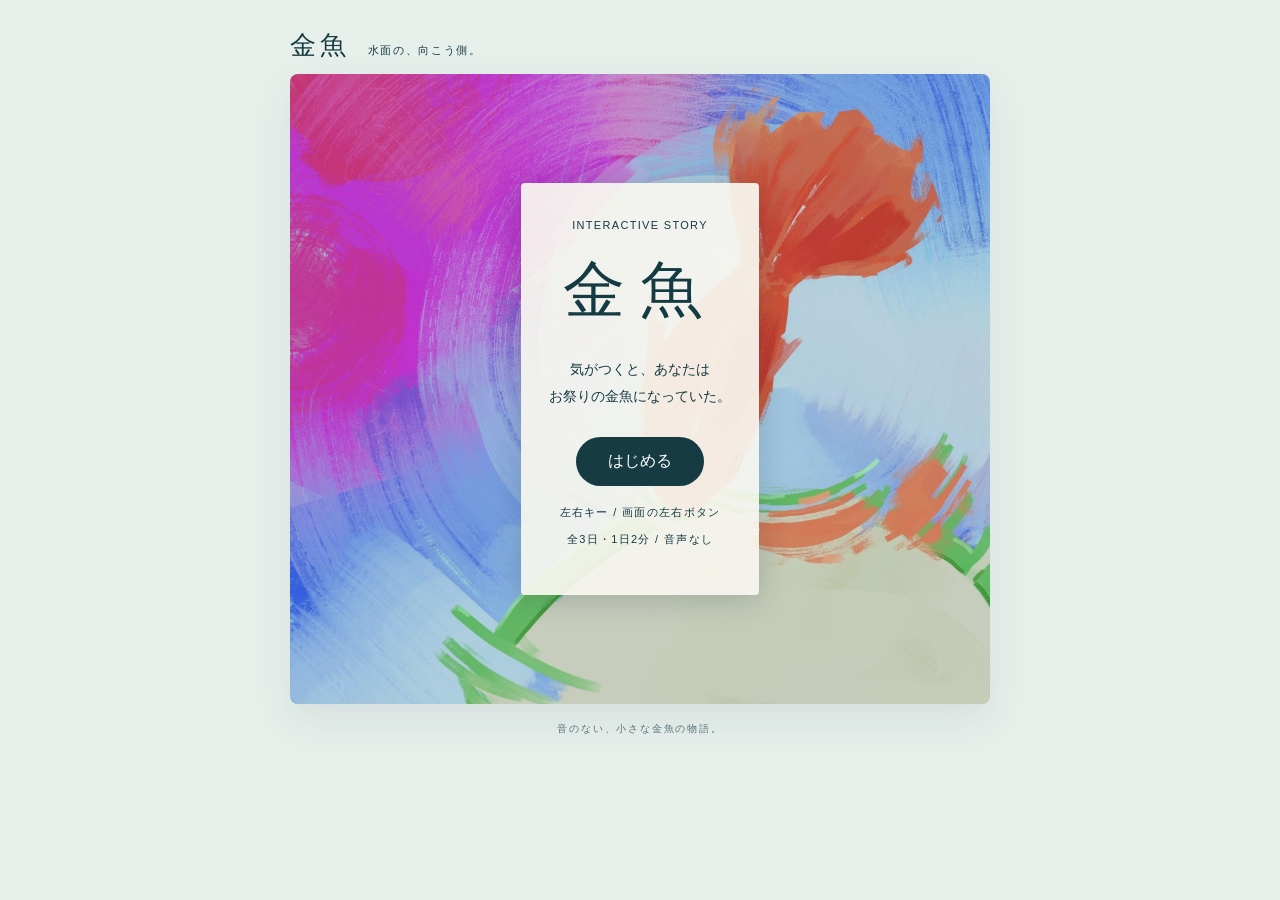
==== kingyo/index.html @ 7525e95c "Add files via upload" ====
<!doctype html><html lang="ja"><head><meta charset="utf-8"><meta name="viewport" content="width=device-width,initial-scale=1,viewport-fit=cover"><meta name="theme-color" content="#163b43"><title>金魚</title><link rel="stylesheet" href="style.css"></head><body><main><header><a href="./">金魚<span>水面の、向こう側。</span></a><button id="pause" hidden>一時停止</button></header><section id="scene" aria-label="金魚の水槽"><div id="decor"></div><img id="senior" src="assets/senior.png" alt="先輩金魚" hidden><img id="player" src="assets/player.png" alt="あなたの金魚" hidden><div id="objects"></div><div id="hud" hidden><span id="day"></span><span id="clock"></span></div><div id="overlay"><div id="card"></div></div></section><nav id="controls" hidden aria-label="移動"><button id="left" aria-label="左へ移動">←<span>左へ</span></button><p id="hint">ポイを避けて、生き延びる。</p><button id="right" aria-label="右へ移動">→<span>右へ</span></button></nav><footer>音のない、小さな金魚の物語。</footer></main><script src="script.js"></script></body></html>
---- kingyo/style.css ----
:root{font-family:"Hiragino Kaku Gothic ProN","Yu Gothic",sans-serif;color:#143a42;background:#e7efeb}*{box-sizing:border-box}body{margin:0}button,a{-webkit-tap-highlight-color:transparent}button{font:inherit;cursor:pointer;border:0}button:focus-visible,a:focus-visible{outline:3px solid #e68242;outline-offset:4px}main{max-width:740px;margin:auto;padding:16px 20px}header{height:58px;display:flex;align-items:center;justify-content:space-between}header a{color:inherit;text-decoration:none;font-family:serif;font-size:26px;letter-spacing:.15em}header span{font-family:sans-serif;font-size:11px;letter-spacing:.15em;margin-left:18px}#pause{background:#fff9;padding:10px 16px;border-radius:25px}#scene{position:relative;width:100%;height:min(70svh,650px);min-height:320px;border-radius:8px;overflow:hidden;background:#55b4d5 url('assets/title.jpg') center/cover;isolation:isolate;box-shadow:0 16px 40px #163b4315}#scene.festival{background-image:url('assets/festival.png')}#scene.tank{background-image:url('assets/aquarium.png')}#decor{position:absolute;inset:0;background:url('assets/background-fish.png') center/cover;pointer-events:none;opacity:.8;display:none}.festival #decor{display:block}#player{position:absolute;width:17%;height:15%;object-fit:contain;bottom:9%;transform:translateX(-50%);z-index:3}#senior{position:absolute;width:27%;height:30%;object-fit:contain;left:38%;top:26%;z-index:2}.object{position:absolute;object-fit:contain;transform:translate(-50%,-50%);width:31%;height:25%;z-index:4}.food{width:24px;height:24px;background:#a55525;border:3px solid #ffe3a4;border-radius:50%;box-shadow:0 2px 6px #0003}#hud{position:absolute;top:18px;left:18px;right:18px;display:flex;justify-content:space-between;z-index:5;font-size:13px;letter-spacing:.1em}#hud span{background:#fffD;padding:9px 14px;border-radius:30px}#overlay{position:absolute;inset:0;z-index:6;display:flex;align-items:center;justify-content:center;padding:24px;background:#092d3820}#overlay.dark{background:#102b32}#card{max-width:420px;text-align:center;background:#f8f7efed;padding:32px 28px;border-radius:4px;box-shadow:0 4px 30px #1233}#card.clear{background:transparent;color:#f7f4e9;box-shadow:none}h1,h2{font-family:serif;font-weight:500;line-height:1.6}h1{font-size:62px;letter-spacing:.25em;margin:8px 0 16px}h2{font-size:27px;margin:10px 0 20px}p{font-size:14px;line-height:1.9;margin:12px 0}small{font-size:11px;letter-spacing:.12em}.primary{background:#163b43;color:#fff;border-radius:30px;padding:14px 32px;margin-top:16px;min-height:48px}.secondary{display:block;background:none;color:inherit;text-decoration:underline;margin:18px auto 0;font-size:12px}#controls{display:flex;align-items:center;justify-content:space-between;gap:12px;padding-top:16px}#controls button{touch-action:none;user-select:none;background:#163b43;color:#fff;min-width:94px;border-radius:50px;padding:8px 20px;font-size:30px}#controls button span{display:block;font-size:11px}#hint{font-size:11px;text-align:center;margin:0}footer{text-align:center;font-size:10px;letter-spacing:.18em;padding:18px;color:#5b767b}[hidden]{display:none!important}@media(max-width:480px){main{padding:8px 12px}header{height:50px}header span{margin-left:12px;font-size:9px}#scene{height:calc(100svh - 176px);min-height:280px}#card{padding:24px 20px}h2{font-size:23px}#controls button{min-width:80px}footer{padding:12px}}

@supports not (height:100svh){#scene{height:65vh}}
@media(max-height:480px) and (orientation:landscape){main{max-width:850px}header{height:38px}#scene{height:calc(100svh - 130px);min-height:170px}#card{padding:10px 20px}h1{font-size:34px;margin:0}h2{font-size:18px;margin:4px}p{font-size:12px;margin:4px}.primary{margin-top:6px;padding:8px 24px}footer{display:none}#controls{padding-top:8px}}
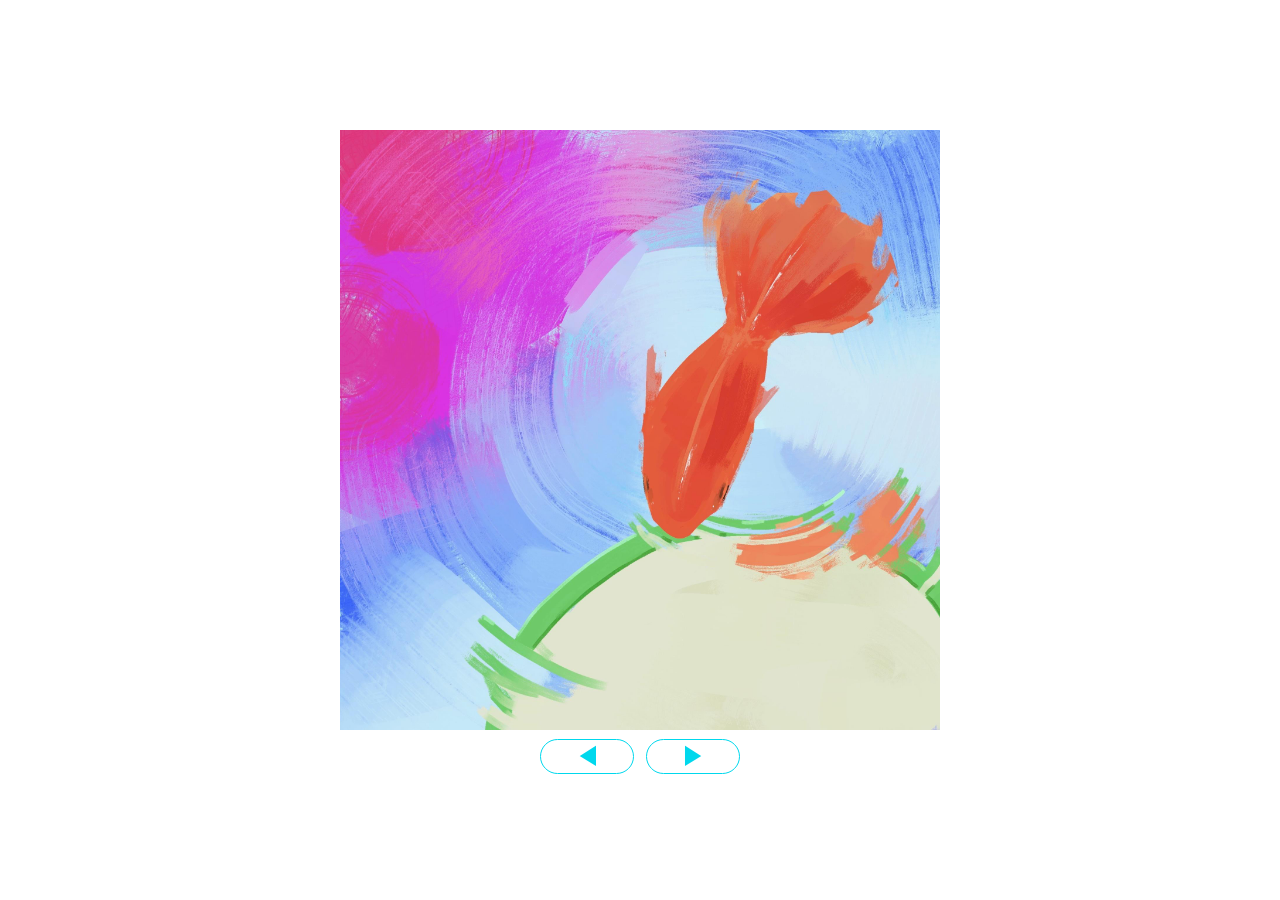
==== commit c4d5f7d2: "Add files via upload" ====
--- a/kingyo/index.html
+++ b/kingyo/index.html
@@ -1 +1,3 @@
-<!doctype html><html lang="ja"><head><meta charset="utf-8"><meta name="viewport" content="width=device-width,initial-scale=1,viewport-fit=cover"><meta name="theme-color" content="#163b43"><title>金魚</title><link rel="stylesheet" href="style.css"></head><body><main><header><a href="./">金魚<span>水面の、向こう側。</span></a><button id="pause" hidden>一時停止</button></header><section id="scene" aria-label="金魚の水槽"><div id="decor"></div><img id="senior" src="assets/senior.png" alt="先輩金魚" hidden><img id="player" src="assets/player.png" alt="あなたの金魚" hidden><div id="objects"></div><div id="hud" hidden><span id="day"></span><span id="clock"></span></div><div id="overlay"><div id="card"></div></div></section><nav id="controls" hidden aria-label="移動"><button id="left" aria-label="左へ移動">←<span>左へ</span></button><p id="hint">ポイを避けて、生き延びる。</p><button id="right" aria-label="右へ移動">→<span>右へ</span></button></nav><footer>音のない、小さな金魚の物語。</footer></main><script src="script.js"></script></body></html>
+<!doctype html>
+<html lang="ja"><head><meta charset="utf-8"><meta name="viewport" content="width=device-width,initial-scale=1,viewport-fit=cover"><meta name="theme-color" content="#ffffff"><title>金魚</title><link rel="stylesheet" href="style.css?v=caught-layout-24"></head>
+<body><main><div class="game"><section id="stage" aria-label="金魚すくいの水槽"><div id="opening" aria-label="オープニング"><img id="opening-title" src="assets/opening-title.jpg" alt="金魚"><img id="opening-tank" src="assets/opening-tank.png" alt="金魚すくいの水槽" hidden><div id="opening-characters" hidden><img id="opening-net" src="assets/senior-net.png" alt="先輩金魚をすくうポイ" hidden><img id="senior-fish" src="assets/senior-fish-opening.png" alt="先輩金魚"><div id="opening-speech" hidden><img src="assets/speech-bubble.png" alt=""><p><span>目が覚めたか？<br>ここは金魚すくいの水槽…<br>左右キーでポイを避けな！<br>絶対に捕まんなよ</span></p></div></div><div id="opening-white"></div></div><div id="ending" aria-label="エンディング" hidden><img id="ending-tank" src="assets/ending-tank.png" alt="新しい水槽"><div id="ending-characters"><img id="ending-senior" src="assets/senior-fish.png" alt="先輩金魚"><div id="ending-speech"><img src="assets/speech-bubble.png" alt=""><p><span>よう！久しぶりだな</span></p></div></div><p id="ending-message" role="status" hidden>あなたは水槽で余生を全うした</p><div id="ending-white"></div><button id="ending-retry" hidden>もう一度</button></div><div id="water"></div><div id="middle-fish" aria-hidden="true"><img id="drifting-fish" src="assets/middle-fish.png" alt=""></div><div id="foreground"></div><div id="nets"></div><img id="fish" src="assets/player.png" alt="あなたの金魚"><img id="food" src="assets/food.png" alt="餌" hidden><img id="hunger" src="assets/hunger.png" alt="" hidden><p id="day-label" role="status" hidden></p><div id="day-transition" hidden><p id="day-message" role="status"></p></div><div id="capture" hidden aria-hidden="true"><img id="capture-net" alt=""><img id="capture-fish" src="assets/player.png" alt=""><div id="capture-white"></div></div><div id="result" hidden><img id="caught-image" src="assets/caught.png" alt="袋に入った金魚"><p id="resultText" role="status"></p><button id="retry">もう一度</button></div><div id="scene-fade" hidden aria-hidden="true"></div><button id="resume" hidden>再開</button></section><nav aria-label="泳ぐ方向"><button id="left" aria-label="左に泳ぐ">◀</button><button id="right" aria-label="右に泳ぐ">▶</button></nav></div></main><script src="collision-masks.js"></script><script src="script.js?v=caught-layout-24"></script></body></html>
--- a/kingyo/style.css
+++ b/kingyo/style.css
@@ -1,4 +1,63 @@
-:root{font-family:"Hiragino Kaku Gothic ProN","Yu Gothic",sans-serif;color:#143a42;background:#e7efeb}*{box-sizing:border-box}body{margin:0}button,a{-webkit-tap-highlight-color:transparent}button{font:inherit;cursor:pointer;border:0}button:focus-visible,a:focus-visible{outline:3px solid #e68242;outline-offset:4px}main{max-width:740px;margin:auto;padding:16px 20px}header{height:58px;display:flex;align-items:center;justify-content:space-between}header a{color:inherit;text-decoration:none;font-family:serif;font-size:26px;letter-spacing:.15em}header span{font-family:sans-serif;font-size:11px;letter-spacing:.15em;margin-left:18px}#pause{background:#fff9;padding:10px 16px;border-radius:25px}#scene{position:relative;width:100%;height:min(70svh,650px);min-height:320px;border-radius:8px;overflow:hidden;background:#55b4d5 url('assets/title.jpg') center/cover;isolation:isolate;box-shadow:0 16px 40px #163b4315}#scene.festival{background-image:url('assets/festival.png')}#scene.tank{background-image:url('assets/aquarium.png')}#decor{position:absolute;inset:0;background:url('assets/background-fish.png') center/cover;pointer-events:none;opacity:.8;display:none}.festival #decor{display:block}#player{position:absolute;width:17%;height:15%;object-fit:contain;bottom:9%;transform:translateX(-50%);z-index:3}#senior{position:absolute;width:27%;height:30%;object-fit:contain;left:38%;top:26%;z-index:2}.object{position:absolute;object-fit:contain;transform:translate(-50%,-50%);width:31%;height:25%;z-index:4}.food{width:24px;height:24px;background:#a55525;border:3px solid #ffe3a4;border-radius:50%;box-shadow:0 2px 6px #0003}#hud{position:absolute;top:18px;left:18px;right:18px;display:flex;justify-content:space-between;z-index:5;font-size:13px;letter-spacing:.1em}#hud span{background:#fffD;padding:9px 14px;border-radius:30px}#overlay{position:absolute;inset:0;z-index:6;display:flex;align-items:center;justify-content:center;padding:24px;background:#092d3820}#overlay.dark{background:#102b32}#card{max-width:420px;text-align:center;background:#f8f7efed;padding:32px 28px;border-radius:4px;box-shadow:0 4px 30px #1233}#card.clear{background:transparent;color:#f7f4e9;box-shadow:none}h1,h2{font-family:serif;font-weight:500;line-height:1.6}h1{font-size:62px;letter-spacing:.25em;margin:8px 0 16px}h2{font-size:27px;margin:10px 0 20px}p{font-size:14px;line-height:1.9;margin:12px 0}small{font-size:11px;letter-spacing:.12em}.primary{background:#163b43;color:#fff;border-radius:30px;padding:14px 32px;margin-top:16px;min-height:48px}.secondary{display:block;background:none;color:inherit;text-decoration:underline;margin:18px auto 0;font-size:12px}#controls{display:flex;align-items:center;justify-content:space-between;gap:12px;padding-top:16px}#controls button{touch-action:none;user-select:none;background:#163b43;color:#fff;min-width:94px;border-radius:50px;padding:8px 20px;font-size:30px}#controls button span{display:block;font-size:11px}#hint{font-size:11px;text-align:center;margin:0}footer{text-align:center;font-size:10px;letter-spacing:.18em;padding:18px;color:#5b767b}[hidden]{display:none!important}@media(max-width:480px){main{padding:8px 12px}header{height:50px}header span{margin-left:12px;font-size:9px}#scene{height:calc(100svh - 176px);min-height:280px}#card{padding:24px 20px}h2{font-size:23px}#controls button{min-width:80px}footer{padding:12px}}
+*{box-sizing:border-box}body{margin:0;background:#fff;color:#222;font-family:'Hiragino Kaku Gothic ProN','Yu Gothic',sans-serif}main{padding: max(24px,env(safe-area-inset-top)) 16px max(20px,env(safe-area-inset-bottom));min-height:100vh;min-height:100svh;display:flex;align-items:center;flex-direction:column;justify-content:center}.game{width:min(72vh,600px,100%);width:min(calc(100svh - 150px),600px,100%)}#stage{width:100%;aspect-ratio:1;position:relative;overflow:hidden;background:#55b1e8;isolation:isolate}#water{position:absolute;inset:0;background:url('assets/festival.png') 50% 50%/cover;background-repeat:no-repeat;will-change:transform;transform:scale(1.01)}#fish{position:absolute;z-index:3;bottom:-1%;left:50%;width:25%;height:auto;transform:translateX(-50%);transform-origin:50% 100%;pointer-events:none;will-change:transform}.poi{position:absolute;z-index:2;width:75%;height:auto;max-width:none;transform:translate(-50%,-50%);pointer-events:none;will-change:width,left,top}nav{display:flex;justify-content:center;gap:12px;margin-top:9px}nav button{width:94px;height:35px;border:1px solid #00d8ed;border-radius:25px;background:#fff;color:#00d8ed;font-size:25px;line-height:1;padding:0;touch-action:none;user-select:none;-webkit-user-select:none;-webkit-touch-callout:none}nav button:active,nav button.held{background:#e2fcff}button{font:inherit;cursor:pointer}button:focus-visible,summary:focus-visible{outline:3px solid #00b7cc;outline-offset:4px}#result{position:absolute;inset:0;z-index:4;display:flex;justify-content:center;align-items:center;flex-direction:column;gap:15px;background:#ffffff82}#result p{background:#fff;padding:12px 22px;font-size:18px;margin:0}#retry,#resume{border:1px solid #00cfe3;background:#fff;color:#116673;border-radius:24px;padding:10px 24px}#resume{position:absolute;z-index:5;left:50%;top:50%;transform:translate(-50%,-50%)}details{width:min(600px,100%);margin-top:22px;font-size:12px;color:#687376}summary{cursor:pointer;text-align:center;list-style:none}summary::-webkit-details-marker{display:none}summary:after{content:' ＋'}details[open] summary:after{content:' −'}details p{line-height:1.8}.test-buttons{display:flex;flex-wrap:wrap;gap:8px}.test-buttons button{border:1px solid #c4e6e9;background:#fff;padding:7px 12px;color:#41636a;border-radius:4px}[hidden]{display:none!important}@media(max-height:480px){main{padding:12px}.game{width:min(calc(100svh - 100px),600px,100%)}details{margin-top:10px}}@media(prefers-reduced-motion:reduce){#fish{will-change:auto}}
 
-@supports not (height:100svh){#scene{height:65vh}}
-@media(max-height:480px) and (orientation:landscape){main{max-width:850px}header{height:38px}#scene{height:calc(100svh - 130px);min-height:170px}#card{padding:10px 20px}h1{font-size:34px;margin:0}h2{font-size:18px;margin:4px}p{font-size:12px;margin:4px}.primary{margin-top:6px;padding:8px 24px}footer{display:none}#controls{padding-top:8px}}
+/* Overscan is fixed: steering never changes the background zoom. */
+#water{inset:-8%;background-image:url('assets/distance.png');transform:none;z-index:0}
+#foreground{position:absolute;inset:0 -20%;background:url('assets/foreground.png') center/100% 100% no-repeat;will-change:transform;pointer-events:none;z-index:1}
+
+#nets{position:absolute;inset:0;pointer-events:none;z-index:2}.poi{position:absolute}
+
+/* Decorative middle plane: above the distant water, below the foreground. */
+#middle-fish{position:absolute;inset:-4% -8%;z-index:0;pointer-events:none;will-change:transform}
+#drifting-fish{display:block;width:100%;height:100%;object-fit:contain;will-change:transform;pointer-events:none}
+
+/* Preserve the previous head position and pivot; the newly drawn body continues below the viewport. */
+#fish{bottom:-26.78531450%;transform-origin:50% 29.14074707%}
+
+/* Capture sequence is contained within the existing square stage. */
+#capture{position:absolute;inset:0;z-index:4;pointer-events:none;overflow:hidden}
+#capture-net,#capture-fish{position:absolute;height:auto;max-width:none;transform:translate(-50%,-50%);transform-origin:center;will-change:transform,width,left,top}
+#capture-net{z-index:0}#capture-fish{z-index:1}
+#capture-white{position:absolute;inset:0;z-index:2;background:#fff;opacity:0;pointer-events:none}
+#result{z-index:5;background:#fff;gap:0}
+#caught-image{position:absolute;inset:0;width:100%;height:100%;object-fit:contain}
+#result p{white-space:pre-line;position:absolute;top:12%;left:12%;right:12%;text-align:center;background:transparent;padding:0;font-size:clamp(18px,3.5vw,30px);line-height:1.7;z-index:1}
+#retry{position:absolute;bottom:2%;z-index:1;background:#ffffffdf;font-size:12px;padding:7px 16px}
+
+/* Day progression stays within the original square tank. */
+#food{position:absolute;z-index:3;width:6%;height:auto;transform:translate(-50%,-50%);pointer-events:none}
+#hunger{opacity:0;position:absolute;inset:0;width:100%;height:100%;z-index:3;pointer-events:none}
+#day-label{position:absolute;z-index:4;top:50%;left:5%;right:5%;transform:translateY(-50%);margin:0;text-align:center;color:#62605b;font-size:clamp(14px,2.4vw,22px);font-weight:400;pointer-events:none}
+#day-transition{position:absolute;inset:0;z-index:6;background:#000;opacity:0;pointer-events:none;display:flex;align-items:center;justify-content:center}
+#day-message{margin:0;color:#fff;text-align:center;white-space:pre-line;font-size:clamp(12px,2vw,18px);line-height:1.8;font-weight:400}
+#result.starved{background:#000;color:#fff}
+#result.starved p{top:29%;font-size:clamp(12px,2vw,18px);color:#fff}
+#result.starved #retry{color:#fff;background:#000;border-color:#666}
+
+/* Opening uses a separate overlay so existing game layers keep their layout. */
+#opening{position:absolute;inset:0;z-index:10;background:#fff;container-type:inline-size;pointer-events:none}
+#opening-title,#opening-tank{position:absolute;inset:0;width:100%;height:100%;object-fit:cover}
+#opening-characters{position:absolute;inset:0;opacity:0}
+#senior-fish,#ending-senior{position:absolute;left:66%;top:68%;width:33%;height:auto;transform:translate(-50%,-50%)}
+#opening-speech,#ending-speech{position:absolute;left:22%;top:28%;width:44%;aspect-ratio:878/713}
+#opening-speech img,#ending-speech img{position:absolute;inset:0;width:100%;height:100%}
+#opening-speech p,#ending-speech p{position:absolute;inset:12% 9% 22% 9%;margin:0;display:flex;align-items:center;justify-content:center;text-align:center;color:#332824;font-size:clamp(8px,2.7cqw,16.2px);line-height:1.6;overflow-wrap:normal;white-space:nowrap}
+#opening-white{position:absolute;inset:0;background:#fff;opacity:0}
+
+#ending{position:absolute;inset:0;z-index:11;background:#fff;container-type:inline-size;pointer-events:none}
+#ending-tank{position:absolute;inset:0;width:100%;height:100%;object-fit:cover}
+#ending-characters{position:absolute;inset:0}
+#ending-message{position:absolute;inset:0;margin:0;display:flex;align-items:center;justify-content:center;text-align:center;color:#332824;font-size:clamp(11px,3.5cqw,21px);line-height:1.6}
+#ending-white{position:absolute;inset:0;background:#fff;opacity:0}
+
+#ending-retry{position:absolute;z-index:1;left:50%;top:50%;transform:translate(-50%,-50%);border:1px solid #00cfe3;background:#fff;color:#116673;border-radius:24px;padding:10px 24px;pointer-events:auto}
+
+#scene-fade{position:absolute;inset:0;z-index:12;background:#fff;opacity:0;pointer-events:none}
+
+#opening-net{position:absolute;left:110%;top:60%;width:110%;height:auto;max-width:none;z-index:0;pointer-events:none}
+#senior-fish{z-index:1}#opening-speech{z-index:2}
+#opening-speech.exclamation p{font-size:clamp(24px,8cqw,48px)}
+
+/* Caught result: bag above, single-line caption below, matching the supplied reference. */
+#result:not(.starved){container-type:inline-size}
+#result:not(.starved) #caught-image{inset:auto;left:5%;top:-5%;width:90%;height:90%;object-fit:contain}
+#result:not(.starved) #resultText{top:87%;left:4%;right:4%;white-space:nowrap;font-size:clamp(13px,5cqw,30px);line-height:1.4;color:#000}
